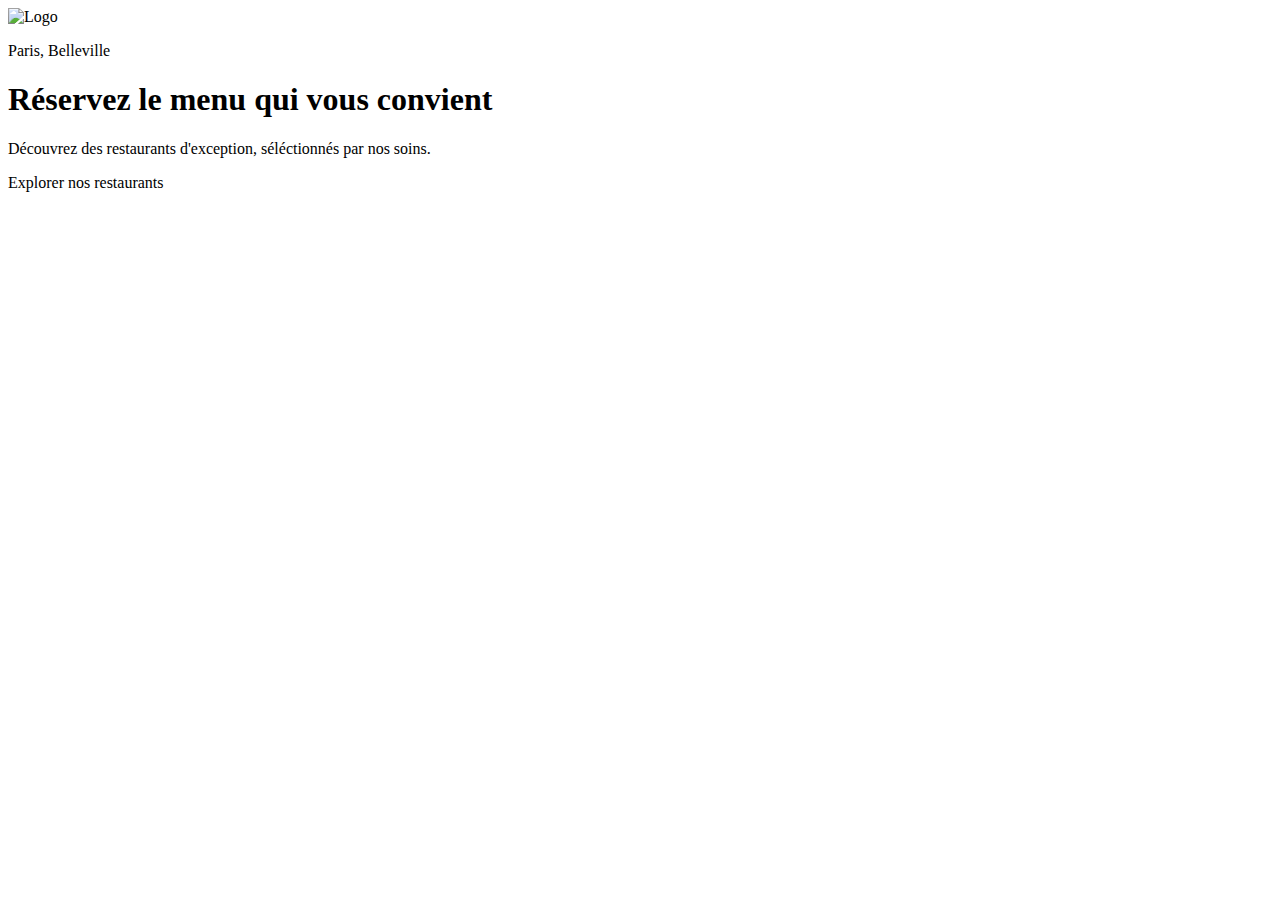
==== index.html @ 8b5dd32a "Ajout section explorer nos restaurants" ====
<!DOCTYPE html>
<html>
    <head>
	    <meta charset="utf-8" />
        <link rel="stylesheet" href="CSS/normalize.css">
        <link rel="stylesheet" href="main.css">
        <title>Oh my Food</title>

	    <meta name="viewport" content="width=device-width, initial-scale=1.0">
	    <script src="https://kit.fontawesome.com/ad4d97024a.js" crossorigin="anonymous"></script>
    </head>

    <header>
        <img id="logo" src="images/logo/ohmyfood.png" alt="Logo">
    </header>
 
    <body>
        <div id="location"> 
                <i class="fas fa-map-marker-alt"></i>
                <p>Paris, Belleville</p>
        </div>

        <section class="explore_container">
            <h1>Réservez le menu qui vous convient</h1>
            <p>Découvrez des restaurants d'exception, séléctionnés par nos soins.</p>
            <div class="btn">Explorer nos restaurants</div>
        </section>
    </body>
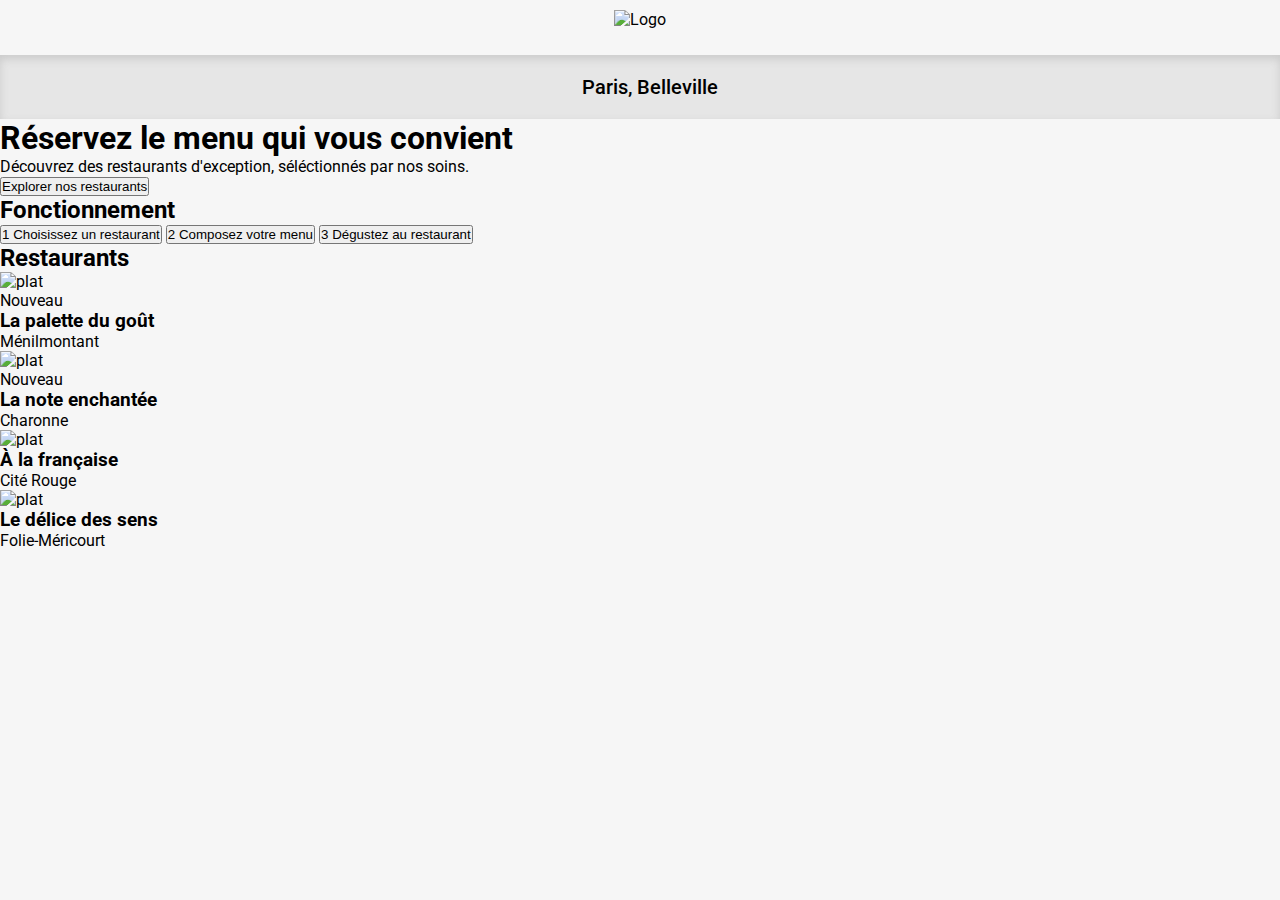
==== commit b16c23bb: "Ajout html section restaurants" ====
--- a/index.html
+++ b/index.html
@@ -10,20 +10,96 @@
 	    <script src="https://kit.fontawesome.com/ad4d97024a.js" crossorigin="anonymous"></script>
     </head>
 
-    <header>
-        <img id="logo" src="images/logo/ohmyfood.png" alt="Logo">
-    </header>
+    <body>
+        <header>
+            <img id="logo" src="images/logo/ohmyfood.png" alt="Logo">
+        </header>
  
-    <body>
+    <main>
         <div id="location"> 
                 <i class="fas fa-map-marker-alt"></i>
                 <p>Paris, Belleville</p>
         </div>
 
-        <section class="explore_container">
+        <section class="explore-container">
             <h1>Réservez le menu qui vous convient</h1>
             <p>Découvrez des restaurants d'exception, séléctionnés par nos soins.</p>
-            <div class="btn">Explorer nos restaurants</div>
+            <button class="explore-container_btn" type="button">Explorer nos restaurants</button>
         </section>
+
+        <section class="filter-container">
+            <h2>Fonctionnement</h2>
+            <button class="filter-container_btn" type="button">
+                <span>
+                    <span class="filter-container_btn_number">1</span>
+                    <span class="filter-container_btn_icon"><i class="fa-solid fa-mobile-screen-button"></i></span>
+                    <span class="filter-container_btn_title">Choisissez un restaurant</span>
+                </span>
+            </button>
+            <button class="filter-container_btn" type="button">
+                <span>
+                    <span class="filter-container_btn_number">2</span>
+                    <span class="filter-container_btn_icon">
+                    <i class="fa-solid fa-ellipsis-vertical"></i>
+                    <i class="fa-solid fa-bars"></i>
+                    </span>
+                    <span class="filter-container_btn_title">Composez votre menu</span>
+                </span>
+            </button>
+            <button class="filter-container_btn" type="button">
+                <span>
+                    <span class="filter-container_btn_number">3</span>
+                    <span class="filter-container_btn_icon"><i class="fa-solid fa-store"></i></span>
+                    <span class="filter-container_btn_title">Dégustez au restaurant</span>
+                </span>
+            </button>
+        </section>
+
+        <section class="restaurant-container">
+            <h2>Restaurants</h2>
+            <div class="restaurant-card">
+                <img id="dish" src="Projet3/images/restaurants/jay-wennington-N_Y88TWmGwA-unsplash.jpg" alt="plat">
+                <div class="restaurant-card_xx">Nouveau</div>
+                <div class="restaurant-card_body">
+                    <div class="restaurant-card_body_text">
+                        <h3>La palette du goût</h3>
+                        <p>Ménilmontant</p>
+                    </div>
+                    <i class="restaurant-card_body_icon fa-solid fa-heart"></i>
+                </div>
+            </div>
+            <div class="restaurant-card">
+                <img id="dish" src="images/restaurants/stil-u2Lp8tXIcjw-unsplash.jpg" alt="plat">
+                <div class="restaurant-card_xx">Nouveau</div>
+                <div class="restaurant-card_body">
+                    <div class="restaurant-card_body_text">
+                        <h3>La note enchantée</h3>
+                        <p>Charonne</p>
+                    </div>
+                    <i class="restaurant-card_body_icon fa-solid fa-heart"></i>
+                </div>
+            </div>
+            <div class="restaurant-card">
+                <img id="dish" src="images/restaurants/toa-heftiba-DQKerTsQwi0-unsplash.jpg" alt="plat">
+                <div class="restaurant-card_body">
+                    <div class="restaurant-card_body_text">
+                        <h3>À la française</h3>
+                        <p>Cité Rouge</p>
+                    </div>
+                    <i class="restaurant-card_body_icon fa-solid fa-heart"></i>
+                </div>
+            </div>
+            <div class="restaurant-card">
+                <img id="dish" src="images/restaurants/louis-hansel-shotsoflouis-qNBGVyOCY8Q-unsplash.jpg" alt="plat">
+                <div class="restaurant-card_body">
+                    <div class="restaurant-card_body_text">
+                        <h3>Le délice des sens</h3>
+                        <p>Folie-Méricourt</p>
+                    </div>
+                    <i class="restaurant-card_body_icon fa-solid fa-heart"></i>
+                </div>
+            </div>
+        </section>
+    </main>    
     </body>
     
--- a/main.css
+++ b/main.css
@@ -0,0 +1,74 @@
+@import url("https://fonts.googleapis.com/css2?family=Roboto:wght@100;300;400;500;700;900&family=Shrikhand&display=swap");
+* {
+  margin: 0;
+  padding: 0;
+}
+
+body {
+  background-color: rgb(246, 246, 246);
+}
+
+body {
+  font-family: "roboto", sans-serif;
+}
+
+h1 h2 h3 {
+  font-family: "Shrikhand", sans-serif;
+}
+
+#location {
+  font-size: 20px;
+}
+#location p {
+  font-weight: 500;
+}
+
+.explore_container p {
+  font-weight: 100;
+}
+
+.btn {
+  font-size: 18px;
+}
+
+.btn {
+  background: linear-gradient(to bottom right, #FF79DA, #9356dc);
+  color: #fff;
+  padding: 15px 22px;
+  border-radius: 34px;
+}
+
+header {
+  display: flex;
+  justify-content: center;
+  width: 100%;
+}
+header img {
+  height: 35px;
+  padding-top: 10px;
+  padding-bottom: 10px;
+}
+
+#location {
+  display: flex;
+  flex-direction: row;
+  justify-content: center;
+  padding-top: 20px;
+  padding-bottom: 20px;
+  background-color: rgb(230, 230, 230);
+  box-shadow: 0px 4px 8px rgb(202, 202, 202) inset;
+}
+#location p {
+  padding-left: 20px;
+}
+
+.explore_container {
+  display: flex;
+  flex-direction: column;
+  align-items: center;
+  margin: 10% 18%;
+  text-align: center;
+}
+.explore_container p {
+  padding: 20px 0px;
+}/*# sourceMappingURL=main.css.map */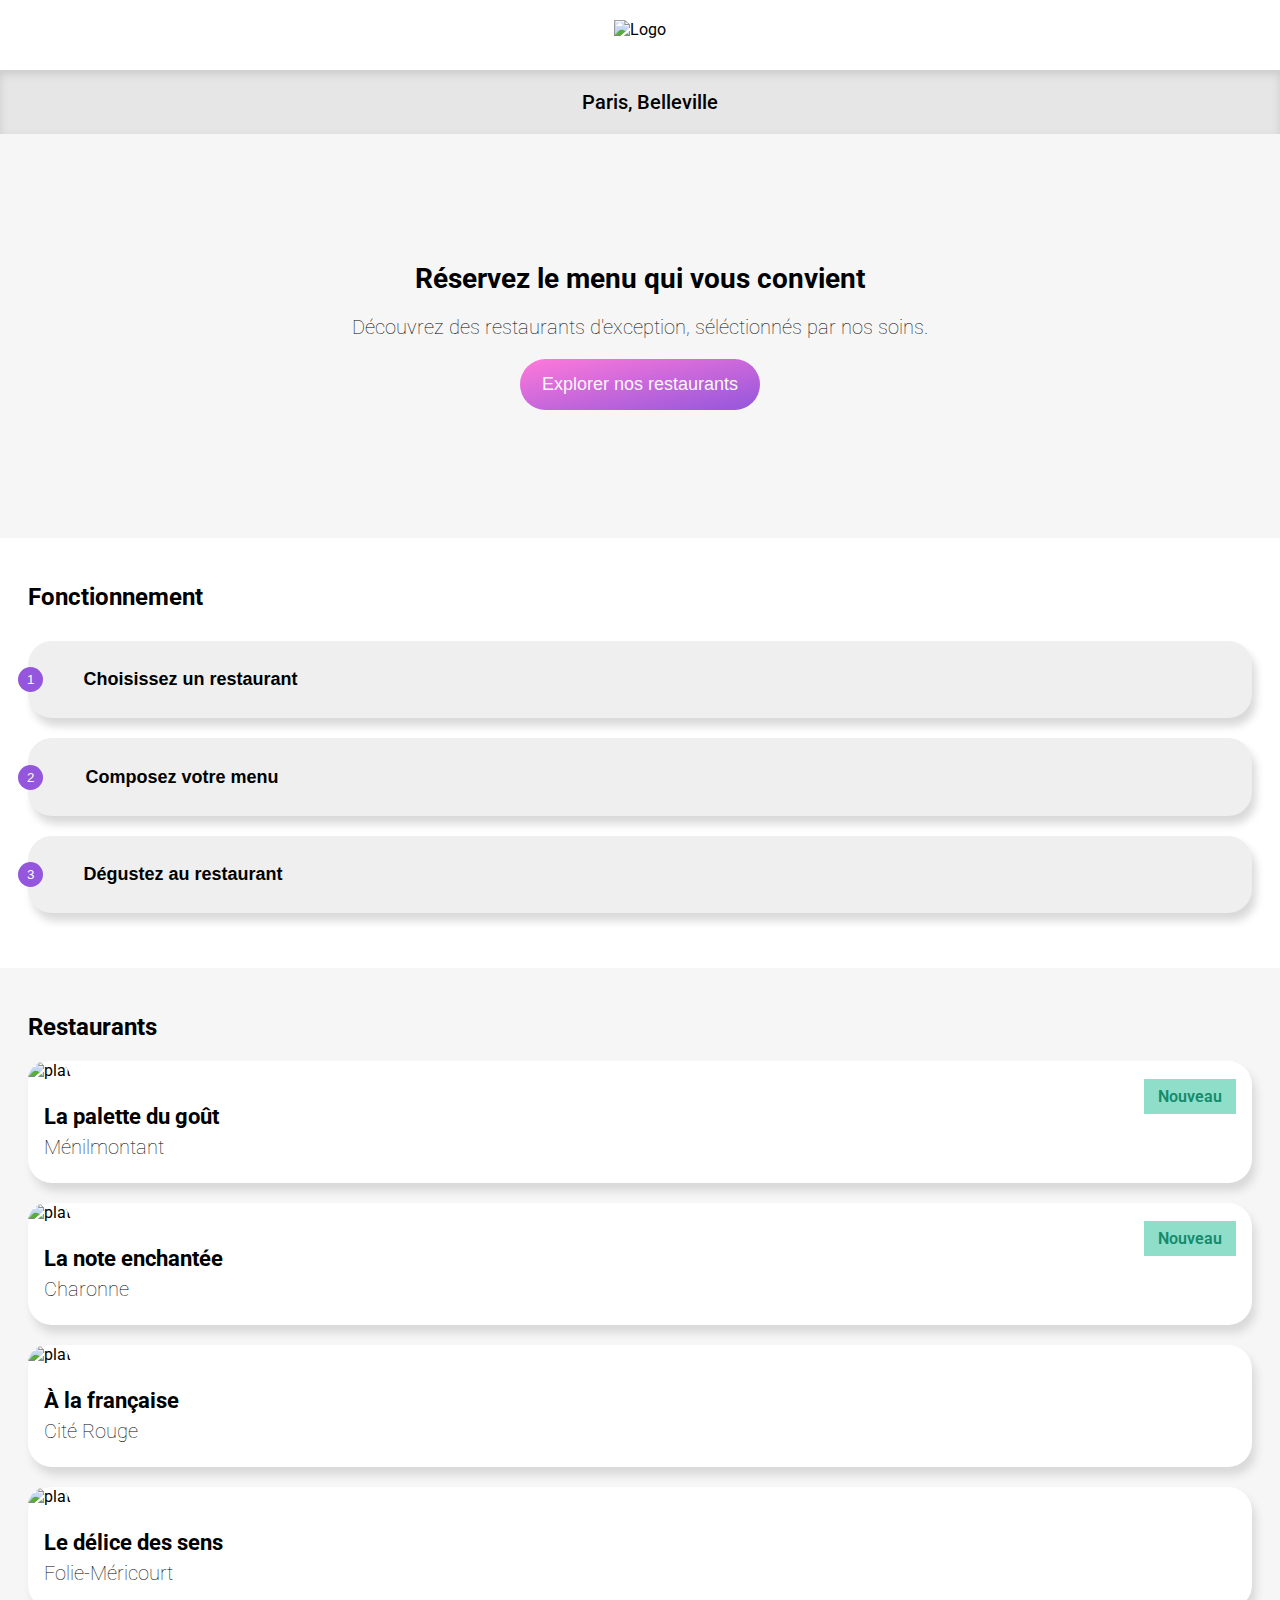
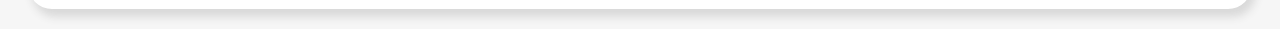
==== commit b7bce6e1: "Ajout CSS section restaurants" ====
--- a/index.html
+++ b/index.html
@@ -58,25 +58,25 @@
         <section class="restaurant-container">
             <h2>Restaurants</h2>
             <div class="restaurant-card">
-                <img id="dish" src="Projet3/images/restaurants/jay-wennington-N_Y88TWmGwA-unsplash.jpg" alt="plat">
-                <div class="restaurant-card_xx">Nouveau</div>
+                <img id="dish" src="images/restaurants/jay-wennington-N_Y88TWmGwA-unsplash.jpg" alt="plat">
+                <div class="restaurant-card_new">Nouveau</div>
                 <div class="restaurant-card_body">
                     <div class="restaurant-card_body_text">
                         <h3>La palette du goût</h3>
                         <p>Ménilmontant</p>
                     </div>
-                    <i class="restaurant-card_body_icon fa-solid fa-heart"></i>
+                    <i class="restaurant-card_body_icon fa-regular fa-heart"></i>
                 </div>
             </div>
             <div class="restaurant-card">
                 <img id="dish" src="images/restaurants/stil-u2Lp8tXIcjw-unsplash.jpg" alt="plat">
-                <div class="restaurant-card_xx">Nouveau</div>
+                <div class="restaurant-card_new">Nouveau</div>
                 <div class="restaurant-card_body">
                     <div class="restaurant-card_body_text">
                         <h3>La note enchantée</h3>
                         <p>Charonne</p>
                     </div>
-                    <i class="restaurant-card_body_icon fa-solid fa-heart"></i>
+                    <i class="restaurant-card_body_icon fa-regular fa-heart"></i>
                 </div>
             </div>
             <div class="restaurant-card">
@@ -86,7 +86,7 @@
                         <h3>À la française</h3>
                         <p>Cité Rouge</p>
                     </div>
-                    <i class="restaurant-card_body_icon fa-solid fa-heart"></i>
+                    <i class="restaurant-card_body_icon fa-regular fa-heart"></i>
                 </div>
             </div>
             <div class="restaurant-card">
@@ -96,7 +96,7 @@
                         <h3>Le délice des sens</h3>
                         <p>Folie-Méricourt</p>
                     </div>
-                    <i class="restaurant-card_body_icon fa-solid fa-heart"></i>
+                    <i class="restaurant-card_body_icon fa-regular fa-heart"></i>
                 </div>
             </div>
         </section>
--- a/main.css
+++ b/main.css
@@ -1,7 +1,6 @@
 @import url("https://fonts.googleapis.com/css2?family=Roboto:wght@100;300;400;500;700;900&family=Shrikhand&display=swap");
 * {
   margin: 0;
-  padding: 0;
 }
 
 body {
@@ -12,8 +11,23 @@
   font-family: "roboto", sans-serif;
 }
 
-h1 h2 h3 {
-  font-family: "Shrikhand", sans-serif;
+h1 {
+  font-size: 28px;
+  padding: 0px 20px;
+}
+
+h2 {
+  padding: 45px 0px 20px 0px;
+}
+
+h3 {
+  font-size: 22px;
+  padding-bottom: 6px;
+}
+
+p {
+  font-weight: 100;
+  font-size: 20px;
 }
 
 #location {
@@ -23,32 +37,77 @@
   font-weight: 500;
 }
 
-.explore_container p {
-  font-weight: 100;
-}
-
-.btn {
+.explore-container_btn {
   font-size: 18px;
 }
 
-.btn {
+.filter-container_btn_title {
+  font-size: 18px;
+  font-weight: 600;
+}
+
+.restaurant-card_new {
+  color: rgb(20, 139, 107);
+  font-size: 16px;
+  font-weight: 600;
+  padding: 8px 14px;
+}
+
+.explore-container_btn {
   background: linear-gradient(to bottom right, #FF79DA, #9356dc);
-  color: #fff;
+  color: rgb(246, 246, 246);
   padding: 15px 22px;
   border-radius: 34px;
+  border: transparent;
+}
+
+.filter-container_btn {
+  padding: 0;
+  height: 18%;
+  margin: 10px 0px;
+  border: transparent;
+  border-radius: 24px;
+  box-shadow: 4px 8px 9px RGB(217 217 217);
 }
 
 header {
   display: flex;
   justify-content: center;
   width: 100%;
+  background-color: #fff;
 }
 header img {
   height: 35px;
-  padding-top: 10px;
-  padding-bottom: 10px;
+  padding-top: 20px;
+  padding-bottom: 15px;
 }
 
+.explore-container {
+  display: flex;
+  flex-direction: column;
+  align-items: center;
+  margin: 10% 10%;
+  text-align: center;
+}
+.explore-container p {
+  padding: 20px 0px;
+}
+
+.filter-container {
+  background-color: #fff;
+  padding: 0px 28px;
+  display: flex;
+  flex-direction: column;
+  height: 430px;
+}
+
+.restaurant-container {
+  padding: 0px 28px;
+  display: flex;
+  flex-direction: column;
+}
+
+/* Page accueil*/
 #location {
   display: flex;
   flex-direction: row;
@@ -62,13 +121,59 @@
   padding-left: 20px;
 }
 
-.explore_container {
+.filter-container span {
   display: flex;
-  flex-direction: column;
+  flex-direction: row;
   align-items: center;
-  margin: 10% 18%;
-  text-align: center;
 }
-.explore_container p {
-  padding: 20px 0px;
-}/*# sourceMappingURL=main.css.map */+.filter-container_btn_number {
+  color: #fff;
+  background-color: #9356dc;
+  padding: 5px 9px;
+  border-radius: 15px;
+  margin-left: -10px;
+}
+.filter-container_btn_icon {
+  color: rgb(115, 115, 115);
+  font-size: 18px;
+  margin: 0px 20px;
+}
+.filter-container_btn_icon .fa-ellipsis-vertical {
+  margin-right: 2px;
+}
+
+.restaurant-card {
+  background-color: #fff;
+  border-radius: 24px;
+  margin-bottom: 20px;
+  box-shadow: 4px 8px 9px RGB(217 217 217);
+  position: relative;
+}
+.restaurant-card img {
+  width: 100%;
+  height: 200px;
+  -o-object-fit: cover;
+     object-fit: cover;
+  border-radius: 24px 24px 0px 0px;
+}
+.restaurant-card_new {
+  position: absolute;
+  top: 18px;
+  right: 16px;
+  background-color: rgb(142, 222, 202);
+}
+.restaurant-card_body {
+  display: flex;
+  flex-direction: row;
+  justify-content: space-between;
+  align-items: center;
+  margin: 24px 16px;
+}
+.restaurant-card_body_icon {
+  font-size: 30px;
+  margin-top: -12px;
+  margin-right: 10px;
+  font-weight: 100;
+}
+
+/*Fin Page accueil*//*# sourceMappingURL=main.css.map */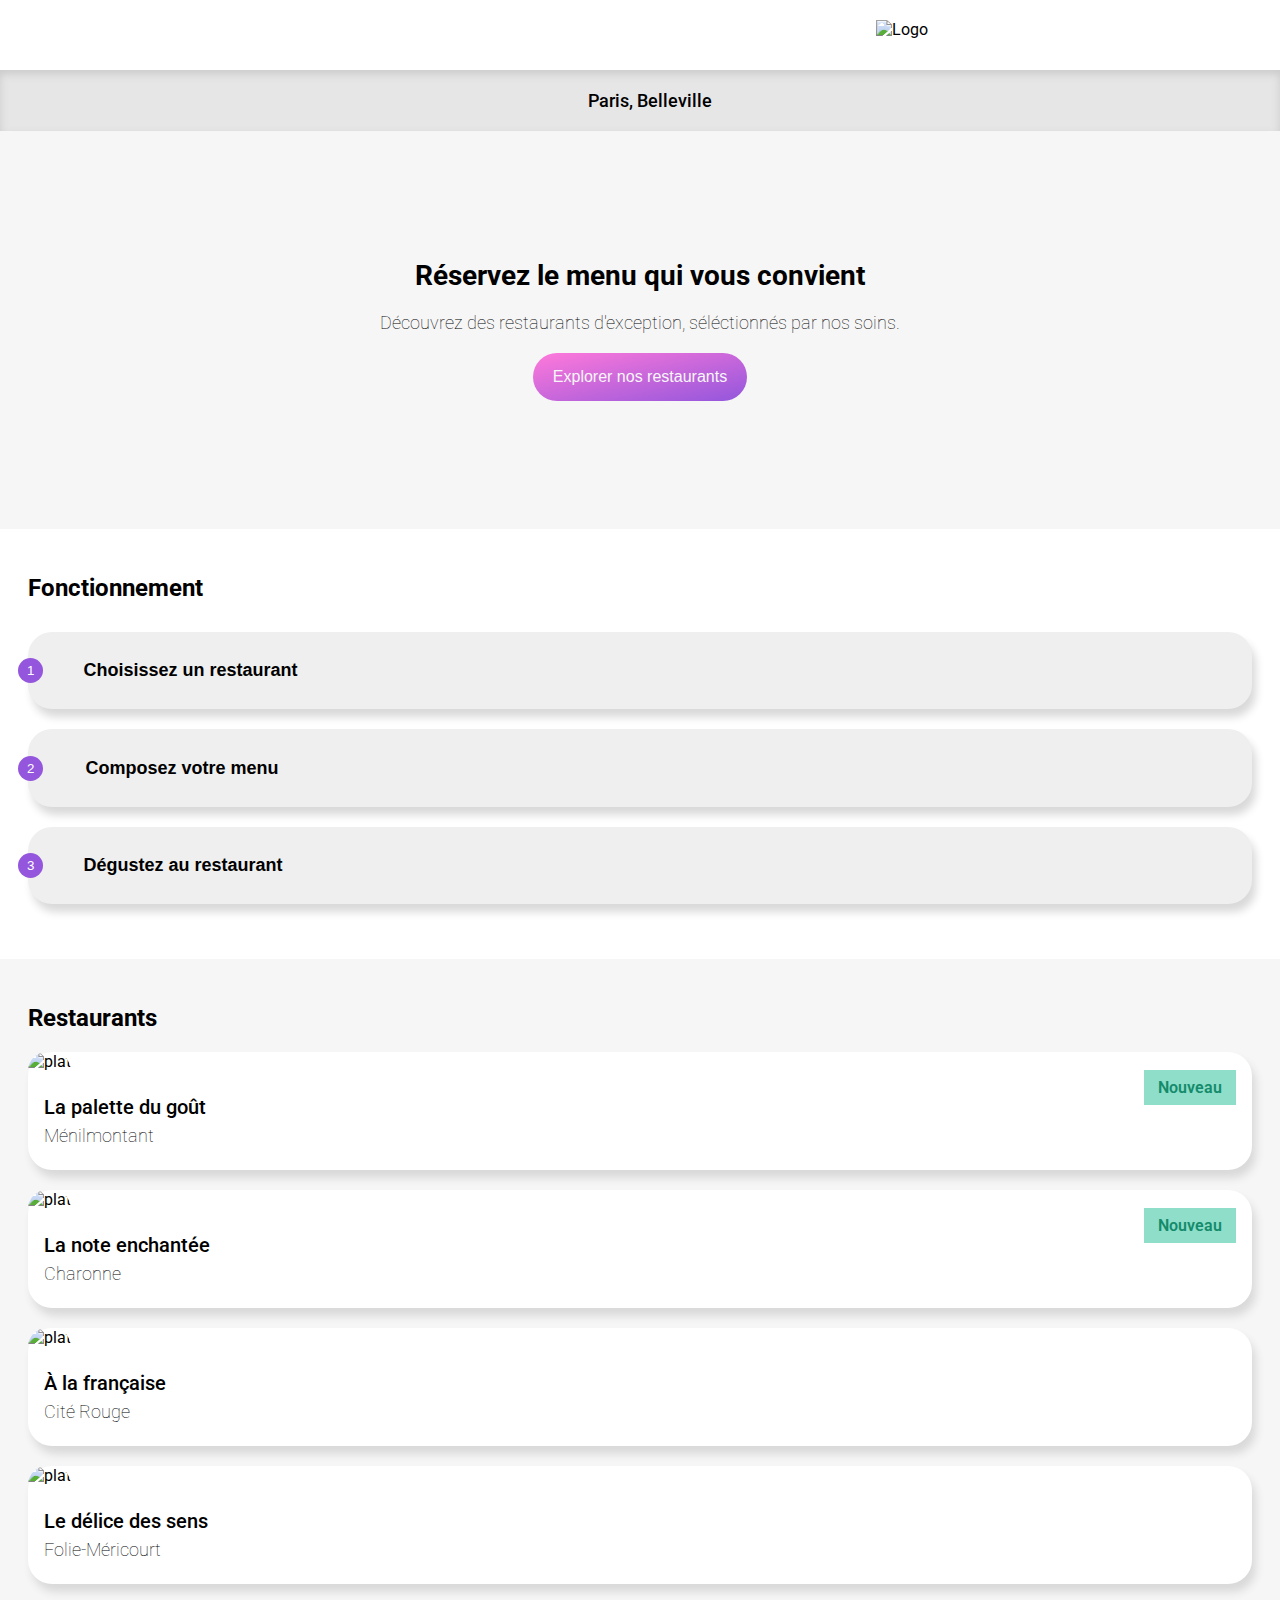
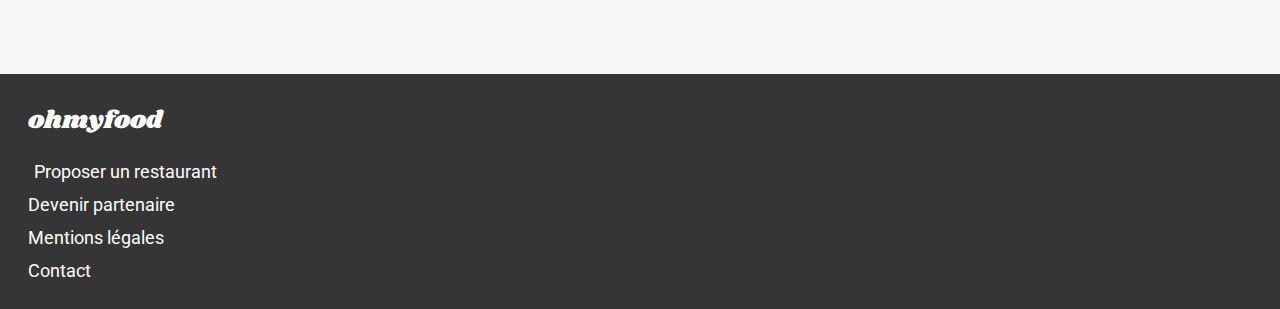
==== commit 543414b6: "ajout clic "contact"" ====
--- a/index.html
+++ b/index.html
@@ -12,6 +12,7 @@
 
     <body>
         <header>
+            <i class="fa-solid fa-arrow-left disactived"></i>
             <img id="logo" src="images/logo/ohmyfood.png" alt="Logo">
         </header>
  
@@ -24,7 +25,7 @@
         <section class="explore-container">
             <h1>Réservez le menu qui vous convient</h1>
             <p>Découvrez des restaurants d'exception, séléctionnés par nos soins.</p>
-            <button class="explore-container_btn" type="button">Explorer nos restaurants</button>
+            <button class="main_btn" type="button">Explorer nos restaurants</button>
         </section>
 
         <section class="filter-container">
@@ -58,7 +59,8 @@
         <section class="restaurant-container">
             <h2>Restaurants</h2>
             <div class="restaurant-card">
-                <img id="dish" src="images/restaurants/jay-wennington-N_Y88TWmGwA-unsplash.jpg" alt="plat">
+                <a href="menu_a_la_francaise.html">
+                <img class="dish" src="images/restaurants/jay-wennington-N_Y88TWmGwA-unsplash.jpg" alt="plat">
                 <div class="restaurant-card_new">Nouveau</div>
                 <div class="restaurant-card_body">
                     <div class="restaurant-card_body_text">
@@ -67,9 +69,11 @@
                     </div>
                     <i class="restaurant-card_body_icon fa-regular fa-heart"></i>
                 </div>
+                </a>
             </div>
             <div class="restaurant-card">
-                <img id="dish" src="images/restaurants/stil-u2Lp8tXIcjw-unsplash.jpg" alt="plat">
+                <a href="menu_a_la_francaise.html">
+                <img class="dish" src="images/restaurants/stil-u2Lp8tXIcjw-unsplash.jpg" alt="plat">
                 <div class="restaurant-card_new">Nouveau</div>
                 <div class="restaurant-card_body">
                     <div class="restaurant-card_body_text">
@@ -78,9 +82,11 @@
                     </div>
                     <i class="restaurant-card_body_icon fa-regular fa-heart"></i>
                 </div>
+                </a>
             </div>
             <div class="restaurant-card">
-                <img id="dish" src="images/restaurants/toa-heftiba-DQKerTsQwi0-unsplash.jpg" alt="plat">
+                <a href="menu_a_la_francaise.html" >
+                <img class="dish" src="images/restaurants/toa-heftiba-DQKerTsQwi0-unsplash.jpg" alt="plat">
                 <div class="restaurant-card_body">
                     <div class="restaurant-card_body_text">
                         <h3>À la française</h3>
@@ -88,9 +94,11 @@
                     </div>
                     <i class="restaurant-card_body_icon fa-regular fa-heart"></i>
                 </div>
+                </a>
             </div>
             <div class="restaurant-card">
-                <img id="dish" src="images/restaurants/louis-hansel-shotsoflouis-qNBGVyOCY8Q-unsplash.jpg" alt="plat">
+                <a href="menu_a_la_francaise.html">
+                <img class="dish" src="images/restaurants/louis-hansel-shotsoflouis-qNBGVyOCY8Q-unsplash.jpg" alt="plat">
                 <div class="restaurant-card_body">
                     <div class="restaurant-card_body_text">
                         <h3>Le délice des sens</h3>
@@ -98,8 +106,24 @@
                     </div>
                     <i class="restaurant-card_body_icon fa-regular fa-heart"></i>
                 </div>
+                </a>
             </div>
         </section>
-    </main>    
+    </main>   
+    <footer>
+        <div class="footer_title">ohmyfood</div>
+        <div class="footer_body">
+            <div class="footer_body_icon">
+                <i class="fa-solid fa-utensils"></i>
+                <i class="fa-solid fa-handshake-simple rotate"></i>
+            </div>
+            <ul>
+                <li>Proposer un restaurant</li>
+                <li>Devenir partenaire</li>
+                <li>Mentions légales</li>
+                <li><a href="mailto:ohmyfood@serveur.com">Contact</a></li>
+            </ul>
+        </div>    
+    </footer> 
     </body>
     
--- a/main.css
+++ b/main.css
@@ -7,27 +7,28 @@
   background-color: rgb(246, 246, 246);
 }
 
+h2 {
+  padding: 45px 0px 20px 0px;
+}
+
 body {
   font-family: "roboto", sans-serif;
 }
 
 h1 {
   font-size: 28px;
-  padding: 0px 20px;
-}
-
-h2 {
-  padding: 45px 0px 20px 0px;
+  padding: 0px 30px;
 }
 
 h3 {
-  font-size: 22px;
+  font-size: 20px;
   padding-bottom: 6px;
+  font-weight: 500;
 }
 
 p {
   font-weight: 100;
-  font-size: 20px;
+  font-size: 18px;
 }
 
 #location {
@@ -53,12 +54,42 @@
   padding: 8px 14px;
 }
 
-.explore-container_btn {
+.footer_title {
+  font-family: "Shrikhand";
+  color: #fff;
+  font-size: 25px;
+  padding-bottom: 10px;
+}
+
+.menu-title {
+  font-family: "Shrikhand";
+}
+
+.menu-card_title {
+  font-weight: 200;
+  font-size: 18px;
+}
+
+.menu-body_title {
+  font-family: "Shrikhand";
+  font-size: 26px;
+}
+
+.menu-body_card_text {
+  font-size: 15px;
+}
+.menu-body_card_title {
+  font-weight: 200;
+}
+
+.main_btn {
   background: linear-gradient(to bottom right, #FF79DA, #9356dc);
   color: rgb(246, 246, 246);
-  padding: 15px 22px;
+  padding: 15px 20px;
   border-radius: 34px;
   border: transparent;
+  align-self: center;
+  font-size: 16px;
 }
 
 .filter-container_btn {
@@ -70,16 +101,31 @@
   box-shadow: 4px 8px 9px RGB(217 217 217);
 }
 
+.menu-body_card_text {
+  padding: 0;
+  height: 18%;
+  margin: 10px 0px;
+  border: transparent;
+  border-radius: 24px;
+  box-shadow: 4px 8px 9px RGB(217 217 217);
+}
+
 header {
   display: flex;
-  justify-content: center;
+  flex-direction: row;
+  justify-content: space-around;
+  align-items: center;
   width: 100%;
   background-color: #fff;
 }
 header img {
   height: 35px;
-  padding-top: 20px;
-  padding-bottom: 15px;
+  padding: 20px 60px 15px 0px;
+}
+header a {
+  font-size: 20px;
+  text-decoration: none;
+  color: black;
 }
 
 .explore-container {
@@ -107,7 +153,50 @@
   flex-direction: column;
 }
 
+.menu {
+  display: flex;
+  flex-direction: column;
+  justify-content: center;
+}
+
+footer {
+  background-color: rgb(53, 53, 53);
+  padding: 28px;
+  color: #fff;
+  margin-top: 70px;
+}
+footer .footer_body_icon {
+  float: left;
+  display: flex;
+  flex-direction: column;
+  margin: 14px 6px 0px 0px;
+}
+footer .footer_body_icon i {
+  padding-bottom: 13px;
+}
+footer ul {
+  padding: 0;
+}
+footer ul li {
+  list-style: none;
+  padding-top: 12px;
+  font-size: 18px;
+}
+footer ul li a {
+  text-decoration: none;
+  color: #fff;
+}
+
+.rotate {
+  margin-bottom: 4px;
+  transform: rotate(-50deg);
+}
+
 /* Page accueil*/
+header .disactived {
+  visibility: hidden;
+}
+
 #location {
   display: flex;
   flex-direction: row;
@@ -135,7 +224,7 @@
 }
 .filter-container_btn_icon {
   color: rgb(115, 115, 115);
-  font-size: 18px;
+  font-size: 20px;
   margin: 0px 20px;
 }
 .filter-container_btn_icon .fa-ellipsis-vertical {
@@ -149,6 +238,10 @@
   box-shadow: 4px 8px 9px RGB(217 217 217);
   position: relative;
 }
+.restaurant-card a {
+  text-decoration: none;
+  color: black;
+}
 .restaurant-card img {
   width: 100%;
   height: 200px;
@@ -170,10 +263,53 @@
   margin: 24px 16px;
 }
 .restaurant-card_body_icon {
-  font-size: 30px;
+  font-size: 28px;
   margin-top: -12px;
   margin-right: 10px;
   font-weight: 100;
 }
 
-/*Fin Page accueil*//*# sourceMappingURL=main.css.map */+/*Fin Page accueil*/
+main img {
+  height: 300px;
+  width: 100%;
+  -o-object-fit: cover;
+     object-fit: cover;
+}
+
+.menu-body {
+  width: 100%;
+  background-color: rgb(246, 246, 246);
+  border-radius: 52px 52px 0px 0px;
+  margin-bottom: 30px;
+}
+.menu-body_title {
+  display: flex;
+  flex-direction: row;
+  align-items: center;
+  justify-content: space-between;
+  margin: 30px 24px 0px 24px;
+}
+.menu-body_card_title {
+  width: 10%;
+  text-transform: uppercase;
+  border-bottom: 3px solid rgb(142, 222, 202);
+  margin: 40px 24px 0px 24px;
+  padding-bottom: 6px;
+}
+.menu-body_card_text {
+  background-color: #fff;
+  margin: 15px;
+  padding: 15px 20px 15px 10px;
+  display: flex;
+  flex-direction: row;
+  justify-content: space-between;
+  align-items: center;
+}
+.menu-body strong {
+  align-self: flex-end;
+}
+
+.main_btn span {
+  padding: 20px 30px;
+}/*# sourceMappingURL=main.css.map */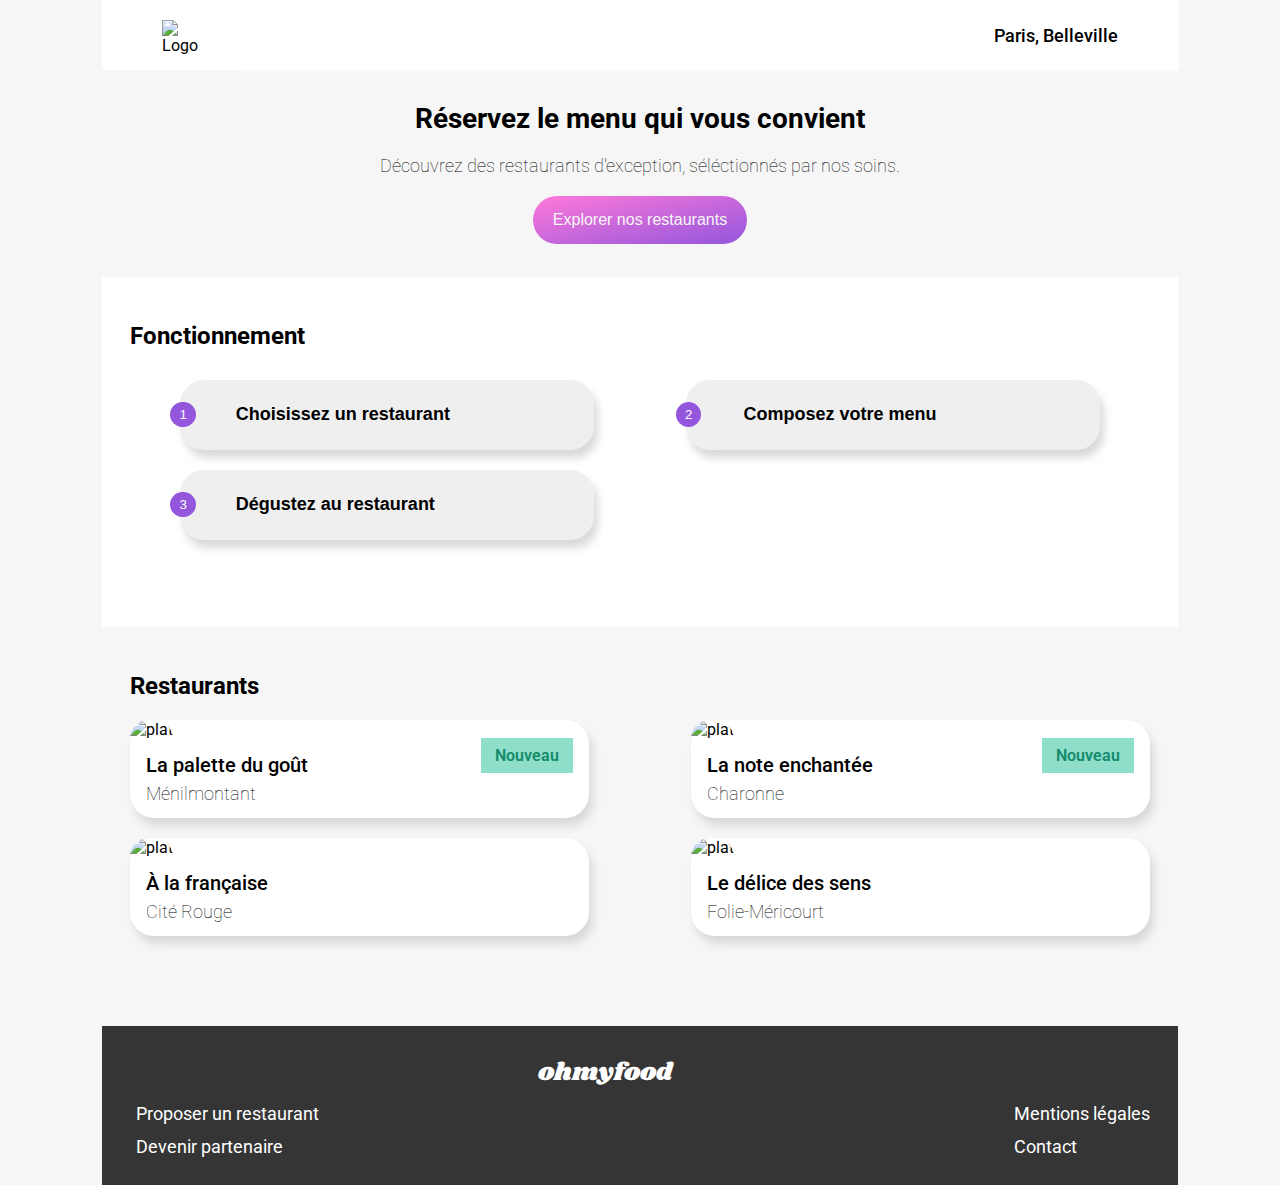
==== commit 5e8e055b: "responsive tablet/desktop page accueil" ====
--- a/index.html
+++ b/index.html
@@ -11,17 +11,17 @@
     </head>
 
     <body>
-        <header>
-            <i class="fa-solid fa-arrow-left disactived"></i>
-            <img id="logo" src="images/logo/ohmyfood.png" alt="Logo">
+        <header class="header">
+            <div>
+                <img id="logo" src="images/logo/ohmyfood.png" alt="Logo">
+            </div>
+            <div id="location"> 
+                <i class="fas fa-map-marker-alt"></i>
+                <p>Paris, Belleville</p>
+            </div>
         </header>
  
     <main>
-        <div id="location"> 
-                <i class="fas fa-map-marker-alt"></i>
-                <p>Paris, Belleville</p>
-        </div>
-
         <section class="explore-container">
             <h1>Réservez le menu qui vous convient</h1>
             <p>Découvrez des restaurants d'exception, séléctionnés par nos soins.</p>
@@ -30,6 +30,7 @@
 
         <section class="filter-container">
             <h2>Fonctionnement</h2>
+            <div class="all-filter_btn">
             <button class="filter-container_btn" type="button">
                 <span>
                     <span class="filter-container_btn_number">1</span>
@@ -54,12 +55,14 @@
                     <span class="filter-container_btn_title">Dégustez au restaurant</span>
                 </span>
             </button>
+            </div>
         </section>
 
         <section class="restaurant-container">
             <h2>Restaurants</h2>
+            <div class="all_card">
             <div class="restaurant-card">
-                <a href="menu_a_la_francaise.html">
+                <a href="Menu_la_palette_du_gout.html">
                 <img class="dish" src="images/restaurants/jay-wennington-N_Y88TWmGwA-unsplash.jpg" alt="plat">
                 <div class="restaurant-card_new">Nouveau</div>
                 <div class="restaurant-card_body">
@@ -72,7 +75,7 @@
                 </a>
             </div>
             <div class="restaurant-card">
-                <a href="menu_a_la_francaise.html">
+                <a href="Menu_la_note_enchantée.html">
                 <img class="dish" src="images/restaurants/stil-u2Lp8tXIcjw-unsplash.jpg" alt="plat">
                 <div class="restaurant-card_new">Nouveau</div>
                 <div class="restaurant-card_body">
@@ -97,7 +100,7 @@
                 </a>
             </div>
             <div class="restaurant-card">
-                <a href="menu_a_la_francaise.html">
+                <a href="Menu_le_délice_des_sens.html">
                 <img class="dish" src="images/restaurants/louis-hansel-shotsoflouis-qNBGVyOCY8Q-unsplash.jpg" alt="plat">
                 <div class="restaurant-card_body">
                     <div class="restaurant-card_body_text">
@@ -108,6 +111,7 @@
                 </div>
                 </a>
             </div>
+            </div>
         </section>
     </main>   
     <footer>
@@ -117,12 +121,16 @@
                 <i class="fa-solid fa-utensils"></i>
                 <i class="fa-solid fa-handshake-simple rotate"></i>
             </div>
-            <ul>
-                <li>Proposer un restaurant</li>
-                <li>Devenir partenaire</li>
-                <li>Mentions légales</li>
-                <li><a href="mailto:ohmyfood@serveur.com">Contact</a></li>
-            </ul>
+            <div class="list">
+                <ul>
+                    <li>Proposer un restaurant</li>
+                    <li>Devenir partenaire</li>
+                </ul>
+                <ul>
+                    <li>Mentions légales</li>
+                    <li><a href="mailto:ohmyfood@serveur.com">Contact</a></li>
+                </ul>
+            </div>       
         </div>    
     </footer> 
     </body>
--- a/main.css
+++ b/main.css
@@ -5,6 +5,11 @@
 
 body {
   background-color: rgb(246, 246, 246);
+}
+@media screen and (min-width: 1024px) and (max-width: 3000px) {
+  body {
+    margin: 0% 8%;
+  }
 }
 
 h2 {
@@ -93,39 +98,71 @@
 }
 
 .filter-container_btn {
+  width: 100%;
   padding: 0;
-  height: 18%;
+  height: 70px;
   margin: 10px 0px;
   border: transparent;
   border-radius: 24px;
   box-shadow: 4px 8px 9px RGB(217 217 217);
 }
+@media screen and (min-width: 1024px) and (max-width: 3000px) {
+  .filter-container_btn {
+    padding-right: 20px;
+    width: 45%;
+  }
+}
 
 .menu-body_card_text {
+  width: 100%;
   padding: 0;
-  height: 18%;
+  height: 70px;
   margin: 10px 0px;
   border: transparent;
   border-radius: 24px;
   box-shadow: 4px 8px 9px RGB(217 217 217);
 }
 
-header {
-  display: flex;
-  flex-direction: row;
+.header {
+  display: flex;
+  flex-direction: column;
   justify-content: space-around;
   align-items: center;
   width: 100%;
   background-color: #fff;
 }
-header img {
+@media screen and (min-width: 426px) and (max-width: 1023px) {
+  .header {
+    flex-direction: row;
+  }
+}
+@media screen and (min-width: 1024px) and (max-width: 3000px) {
+  .header {
+    flex-direction: row;
+    justify-content: space-between;
+  }
+}
+
+#logo {
   height: 35px;
-  padding: 20px 60px 15px 0px;
-}
-header a {
-  font-size: 20px;
+  margin: 20px 40px 15px 60px;
+}
+@media screen and (min-width: 426px) and (max-width: 1023px) {
+  #logo {
+    margin: 20px 0px 15px 18px;
+  }
+}
+
+.header_menu {
+  display: flex;
+  flex-direction: row;
+  align-items: center;
+}
+.header_menu a {
+  font-size: 28px;
   text-decoration: none;
   color: black;
+  padding-left: 20px;
 }
 
 .explore-container {
@@ -137,6 +174,16 @@
 }
 .explore-container p {
   padding: 20px 0px;
+}
+@media screen and (min-width: 426px) and (max-width: 1023px) {
+  .explore-container {
+    margin: 5% 5%;
+  }
+}
+@media screen and (min-width: 1024px) and (max-width: 3000px) {
+  .explore-container {
+    margin: 3% 5%;
+  }
 }
 
 .filter-container {
@@ -146,11 +193,35 @@
   flex-direction: column;
   height: 430px;
 }
+@media screen and (min-width: 426px) and (max-width: 1023px) {
+  .filter-container {
+    padding: 0px 100px;
+  }
+}
+@media screen and (min-width: 1024px) and (max-width: 3000px) {
+  .filter-container {
+    height: 350px;
+  }
+}
 
 .restaurant-container {
   padding: 0px 28px;
   display: flex;
   flex-direction: column;
+}
+@media screen and (min-width: 426px) and (max-width: 1023px) {
+  .restaurant-container {
+    padding: 0px 100px;
+  }
+}
+@media screen and (min-width: 1024px) and (max-width: 3000px) {
+  .restaurant-container .all_card {
+    display: flex;
+    flex-wrap: wrap;
+    justify-content: center;
+    -moz-column-gap: 10%;
+         column-gap: 10%;
+  }
 }
 
 .menu {
@@ -165,6 +236,16 @@
   color: #fff;
   margin-top: 70px;
 }
+@media screen and (min-width: 426px) and (max-width: 1023px) {
+  footer .footer_title {
+    padding: 0% 40%;
+  }
+}
+@media screen and (min-width: 1024px) and (max-width: 3000px) {
+  footer .footer_title {
+    padding: 0% 40%;
+  }
+}
 footer .footer_body_icon {
   float: left;
   display: flex;
@@ -186,6 +267,20 @@
   text-decoration: none;
   color: #fff;
 }
+@media screen and (min-width: 426px) and (max-width: 1023px) {
+  footer .list {
+    display: flex;
+    flex-direction: row;
+    justify-content: space-between;
+  }
+}
+@media screen and (min-width: 1024px) and (max-width: 3000px) {
+  footer .list {
+    display: flex;
+    flex-direction: row;
+    justify-content: space-between;
+  }
+}
 
 .rotate {
   margin-bottom: 4px;
@@ -193,23 +288,44 @@
 }
 
 /* Page accueil*/
-header .disactived {
-  visibility: hidden;
-}
-
 #location {
   display: flex;
   flex-direction: row;
   justify-content: center;
+  width: 100%;
   padding-top: 20px;
   padding-bottom: 20px;
   background-color: rgb(230, 230, 230);
   box-shadow: 0px 4px 8px rgb(202, 202, 202) inset;
 }
+@media screen and (min-width: 426px) and (max-width: 1023px) {
+  #location {
+    justify-content: flex-end;
+    background-color: #fff;
+    box-shadow: 0px 4px 8px #fff;
+    padding-right: 20px;
+  }
+}
+@media screen and (min-width: 1024px) and (max-width: 3000px) {
+  #location {
+    justify-content: flex-end;
+    background-color: #fff;
+    box-shadow: 0px 4px 8px #fff;
+    padding-right: 60px;
+  }
+}
 #location p {
   padding-left: 20px;
 }
 
+@media screen and (min-width: 1024px) and (max-width: 3000px) {
+  .filter-container .all-filter_btn {
+    display: flex;
+    flex-wrap: wrap;
+    justify-content: space-between;
+    margin: 0px 50px;
+  }
+}
 .filter-container span {
   display: flex;
   flex-direction: row;
@@ -238,6 +354,11 @@
   box-shadow: 4px 8px 9px RGB(217 217 217);
   position: relative;
 }
+@media screen and (min-width: 1024px) and (max-width: 3000px) {
+  .restaurant-card {
+    width: 45%;
+  }
+}
 .restaurant-card a {
   text-decoration: none;
   color: black;
@@ -260,7 +381,7 @@
   flex-direction: row;
   justify-content: space-between;
   align-items: center;
-  margin: 24px 16px;
+  padding: 14px 16px;
 }
 .restaurant-card_body_icon {
   font-size: 28px;
@@ -282,6 +403,7 @@
   background-color: rgb(246, 246, 246);
   border-radius: 52px 52px 0px 0px;
   margin-bottom: 30px;
+  margin-top: -60px;
 }
 .menu-body_title {
   display: flex;
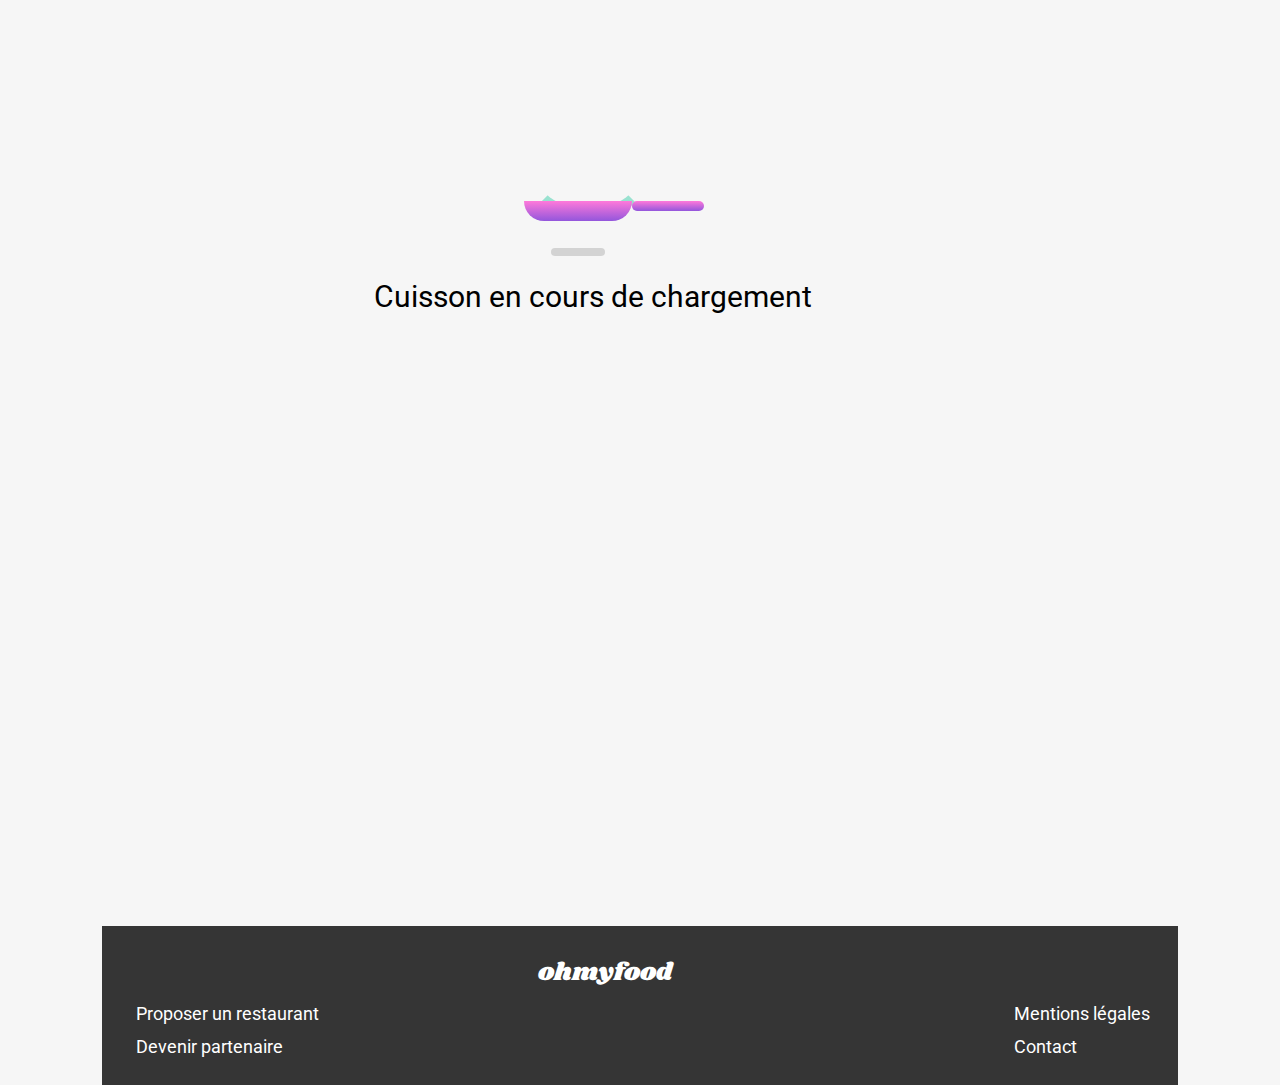
==== commit d8563cfa: "correction test W3C" ====
--- a/index.html
+++ b/index.html
@@ -10,7 +10,19 @@
 	    <script src="https://kit.fontawesome.com/ad4d97024a.js" crossorigin="anonymous"></script>
     </head>
 
-    <body>
+    <body class="welcome-page">
+        <div class="overlay">
+            <div class="pan-loader">
+                <div class="loader"></div>
+                <div class="pan-container">
+                    <div class="pan"></div>
+                    <div class="handle"></div>
+                </div>
+                <div class="shadow"></div>
+                <div class="text-loader">Cuisson en cours de chargement</div>
+            </div>
+        </div>
+
         <header class="header">
             <div>
                 <img id="logo" src="images/logo/ohmyfood.png" alt="Logo">
@@ -20,7 +32,7 @@
                 <p>Paris, Belleville</p>
             </div>
         </header>
- 
+  
     <main>
         <section class="explore-container">
             <h1>Réservez le menu qui vous convient</h1>
@@ -75,7 +87,7 @@
                 </a>
             </div>
             <div class="restaurant-card">
-                <a href="Menu_la_note_enchantée.html">
+                <a href="Menu_la_note_enchantee.html">
                 <img class="dish" src="images/restaurants/stil-u2Lp8tXIcjw-unsplash.jpg" alt="plat">
                 <div class="restaurant-card_new">Nouveau</div>
                 <div class="restaurant-card_body">
@@ -88,7 +100,7 @@
                 </a>
             </div>
             <div class="restaurant-card">
-                <a href="menu_a_la_francaise.html" >
+                <a href="menu_a_la_francaise.html">
                 <img class="dish" src="images/restaurants/toa-heftiba-DQKerTsQwi0-unsplash.jpg" alt="plat">
                 <div class="restaurant-card_body">
                     <div class="restaurant-card_body_text">
@@ -100,7 +112,7 @@
                 </a>
             </div>
             <div class="restaurant-card">
-                <a href="Menu_le_délice_des_sens.html">
+                <a href="Menu_le_delice_des_sens.html">
                 <img class="dish" src="images/restaurants/louis-hansel-shotsoflouis-qNBGVyOCY8Q-unsplash.jpg" alt="plat">
                 <div class="restaurant-card_body">
                     <div class="restaurant-card_body_text">
--- a/main.css
+++ b/main.css
@@ -95,6 +95,12 @@
   border: transparent;
   align-self: center;
   font-size: 16px;
+  cursor: pointer;
+}
+
+.main_btn:hover {
+  box-shadow: 6px 6px 9px rgb(182, 182, 182);
+  filter: brightness(110%);
 }
 
 .filter-container_btn {
@@ -103,13 +109,13 @@
   height: 70px;
   margin: 10px 0px;
   border: transparent;
-  border-radius: 24px;
+  border-radius: 16px;
   box-shadow: 4px 8px 9px RGB(217 217 217);
 }
 @media screen and (min-width: 1024px) and (max-width: 3000px) {
   .filter-container_btn {
     padding-right: 20px;
-    width: 45%;
+    width: 30%;
   }
 }
 
@@ -119,7 +125,7 @@
   height: 70px;
   margin: 10px 0px;
   border: transparent;
-  border-radius: 24px;
+  border-radius: 16px;
   box-shadow: 4px 8px 9px RGB(217 217 217);
 }
 
@@ -200,7 +206,7 @@
 }
 @media screen and (min-width: 1024px) and (max-width: 3000px) {
   .filter-container {
-    height: 350px;
+    height: 250px;
   }
 }
 
@@ -287,7 +293,6 @@
   transform: rotate(-50deg);
 }
 
-/* Page accueil*/
 #location {
   display: flex;
   flex-direction: row;
@@ -318,6 +323,9 @@
   padding-left: 20px;
 }
 
+.filter-container .all-filter_btn {
+  cursor: pointer;
+}
 @media screen and (min-width: 1024px) and (max-width: 3000px) {
   .filter-container .all-filter_btn {
     display: flex;
@@ -353,6 +361,7 @@
   margin-bottom: 20px;
   box-shadow: 4px 8px 9px RGB(217 217 217);
   position: relative;
+  cursor: pointer;
 }
 @media screen and (min-width: 1024px) and (max-width: 3000px) {
   .restaurant-card {
@@ -390,7 +399,249 @@
   font-weight: 100;
 }
 
-/*Fin Page accueil*/
+.fa-heart:active::before {
+  font-weight: bold;
+  background: linear-gradient(#9356dc, #FF79DA);
+  color: transparent;
+  -webkit-background-clip: text;
+          background-clip: text;
+}
+
+@media screen and (min-width: 1024px) and (max-width: 3000px) {
+  .fa-heart:hover::before {
+    font-weight: bold;
+    background: linear-gradient(#9356dc, #FF79DA);
+    color: transparent;
+    -webkit-background-clip: text;
+            background-clip: text;
+  }
+}
+@-webkit-keyframes loader {
+  0% {
+    width: 10%;
+    transform: rotate(0deg);
+  }
+  10% {
+    left: 0%;
+    transform: rotate(0deg);
+  }
+  20% {
+    width: 0%;
+    left: 20%;
+  }
+  30% {
+    width: 25%;
+  }
+  50% {
+    left: 15%;
+    width: 35%;
+  }
+  70% {
+    width: 30%;
+    left: 18%;
+    transform: rotate(240deg);
+  }
+  90% {
+    width: 30%;
+    left: 10%;
+  }
+  100% {
+    width: 2%;
+    left: 25%;
+    transform: rotate(360deg);
+  }
+}
+@keyframes loader {
+  0% {
+    width: 10%;
+    transform: rotate(0deg);
+  }
+  10% {
+    left: 0%;
+    transform: rotate(0deg);
+  }
+  20% {
+    width: 0%;
+    left: 20%;
+  }
+  30% {
+    width: 25%;
+  }
+  50% {
+    left: 15%;
+    width: 35%;
+  }
+  70% {
+    width: 30%;
+    left: 18%;
+    transform: rotate(240deg);
+  }
+  90% {
+    width: 30%;
+    left: 10%;
+  }
+  100% {
+    width: 2%;
+    left: 25%;
+    transform: rotate(360deg);
+  }
+}
+@-webkit-keyframes pan {
+  0% {
+    transform: rotate(0deg);
+    transform-origin: top right;
+  }
+  10% {
+    transform: rotate(-2deg);
+    transform-origin: top right;
+  }
+  50% {
+    transform: rotate(15deg);
+  }
+  100% {
+    transform: rotate(0deg);
+  }
+}
+@keyframes pan {
+  0% {
+    transform: rotate(0deg);
+    transform-origin: top right;
+  }
+  10% {
+    transform: rotate(-2deg);
+    transform-origin: top right;
+  }
+  50% {
+    transform: rotate(15deg);
+  }
+  100% {
+    transform: rotate(0deg);
+  }
+}
+@-webkit-keyframes shadow {
+  0% {
+    width: 30%;
+  }
+  50% {
+    width: 40%;
+    left: 20px;
+  }
+  100% {
+    width: 30%;
+  }
+}
+@keyframes shadow {
+  0% {
+    width: 30%;
+  }
+  50% {
+    width: 40%;
+    left: 20px;
+  }
+  100% {
+    width: 30%;
+  }
+}
+@-webkit-keyframes fade-out {
+  0% {
+    opacity: 1;
+  }
+  90% {
+    opacity: 1;
+  }
+  100% {
+    opacity: 0;
+    pointer-events: none;
+  }
+}
+@keyframes fade-out {
+  0% {
+    opacity: 1;
+  }
+  90% {
+    opacity: 1;
+  }
+  100% {
+    opacity: 0;
+    pointer-events: none;
+  }
+}
+.overlay {
+  background-color: rgb(246, 246, 246);
+  position: fixed;
+  width: 100%;
+  height: 100vh;
+  z-index: 9999;
+  top: 0;
+  left: 0;
+  -webkit-animation: fade-out 3s forwards;
+          animation: fade-out 3s forwards;
+}
+
+.text-loader {
+  margin-top: 50px;
+  margin-left: -150px;
+  width: 500px;
+  font-size: 30px;
+  font-family: "roboto", sans-serif;
+}
+
+.pan-loader {
+  width: 180px;
+  height: 180px;
+  right: 45%;
+  margin: 100px auto;
+  position: absolute;
+}
+.pan-loader .loader {
+  position: relative;
+  top: 10%;
+  left: 0;
+  z-index: -1;
+  width: 60%;
+  height: 45%;
+  border: 10px solid transparent;
+  border-bottom: 10px solid #99E2D0;
+  border-radius: 50%;
+  -webkit-animation: loader 1s infinite;
+          animation: loader 1s infinite;
+  -webkit-animation-timing-function: linear;
+          animation-timing-function: linear;
+}
+.pan-loader .pan-container {
+  display: flex;
+  width: 100%;
+  -webkit-animation: pan 1s infinite;
+          animation: pan 1s infinite;
+}
+.pan-loader .pan {
+  width: 60%;
+  height: 20px;
+  background: linear-gradient(#FF79DA, #9356dc);
+  border-bottom-right-radius: 20px;
+  border-bottom-left-radius: 20px;
+}
+.pan-loader .handle {
+  width: 40%;
+  height: 10px;
+  background: linear-gradient(#FF79DA, #9356dc);
+  border-top-right-radius: 10px;
+  border-top-left-radius: 10px;
+  border-bottom-right-radius: 10px;
+  border-bottom-left-radius: 10px;
+}
+.pan-loader .shadow {
+  position: relative;
+  top: 15%;
+  left: 15%;
+  width: 30%;
+  height: 8px;
+  background: lightgray;
+  border-radius: 20px;
+  -webkit-animation: shadow 1s infinite;
+          animation: shadow 1s infinite;
+}
+
 main img {
   height: 300px;
   width: 100%;
@@ -399,39 +650,123 @@
 }
 
 .menu-body {
-  width: 100%;
   background-color: rgb(246, 246, 246);
   border-radius: 52px 52px 0px 0px;
   margin-bottom: 30px;
   margin-top: -60px;
 }
+@media screen and (min-width: 1024px) and (max-width: 3000px) {
+  .menu-body {
+    display: flex;
+    flex-direction: row;
+    flex-wrap: wrap;
+    justify-content: space-between;
+  }
+}
+.menu-body_card {
+  margin: 0px 12px;
+}
+@media screen and (min-width: 1024px) and (max-width: 3000px) {
+  .menu-body_card {
+    width: 30%;
+  }
+}
 .menu-body_title {
   display: flex;
   flex-direction: row;
   align-items: center;
   justify-content: space-between;
-  margin: 30px 24px 0px 24px;
+  margin: 30px 34px 0px 12px;
+}
+@media screen and (min-width: 1024px) and (max-width: 3000px) {
+  .menu-body_title {
+    width: 100%;
+  }
 }
 .menu-body_card_title {
   width: 10%;
   text-transform: uppercase;
   border-bottom: 3px solid rgb(142, 222, 202);
-  margin: 40px 24px 0px 24px;
+  margin: 40px 24px 0px 0px;
   padding-bottom: 6px;
 }
 .menu-body_card_text {
   background-color: #fff;
-  margin: 15px;
-  padding: 15px 20px 15px 10px;
   display: flex;
   flex-direction: row;
   justify-content: space-between;
   align-items: center;
+  opacity: 0;
+}
+.menu-body_card_text div {
+  padding-left: 12px;
+}
+@media screen and (min-width: 1024px) and (max-width: 3000px) {
+  .menu-body_card_text {
+    height: 100px;
+  }
 }
 .menu-body strong {
   align-self: flex-end;
+  padding: 0px 15px 8px 0px;
 }
 
 .main_btn span {
   padding: 20px 30px;
+}
+
+.slidedown1 {
+  -webkit-animation: slidedown 1.5s forwards linear;
+          animation: slidedown 1.5s forwards linear;
+}
+
+.slidedown2 {
+  -webkit-animation: slidedown 1.5s 0.2s forwards linear;
+          animation: slidedown 1.5s 0.2s forwards linear;
+}
+
+.slidedown3 {
+  -webkit-animation: slidedown 1.5s 0.4s forwards linear;
+          animation: slidedown 1.5s 0.4s forwards linear;
+}
+
+.slidedown4 {
+  -webkit-animation: slidedown 1.5s 0.6s forwards linear;
+          animation: slidedown 1.5s 0.6s forwards linear;
+}
+
+@-webkit-keyframes slidedown {
+  0% {
+    transform: translateY(30px);
+    opacity: 0;
+  }
+  50% {
+    transform: translateY(20px);
+    opacity: 0;
+  }
+  80% {
+    transform: translateY(10px);
+  }
+  100% {
+    transform: translateY(0px);
+    opacity: 1;
+  }
+}
+
+@keyframes slidedown {
+  0% {
+    transform: translateY(30px);
+    opacity: 0;
+  }
+  50% {
+    transform: translateY(20px);
+    opacity: 0;
+  }
+  80% {
+    transform: translateY(10px);
+  }
+  100% {
+    transform: translateY(0px);
+    opacity: 1;
+  }
 }/*# sourceMappingURL=main.css.map */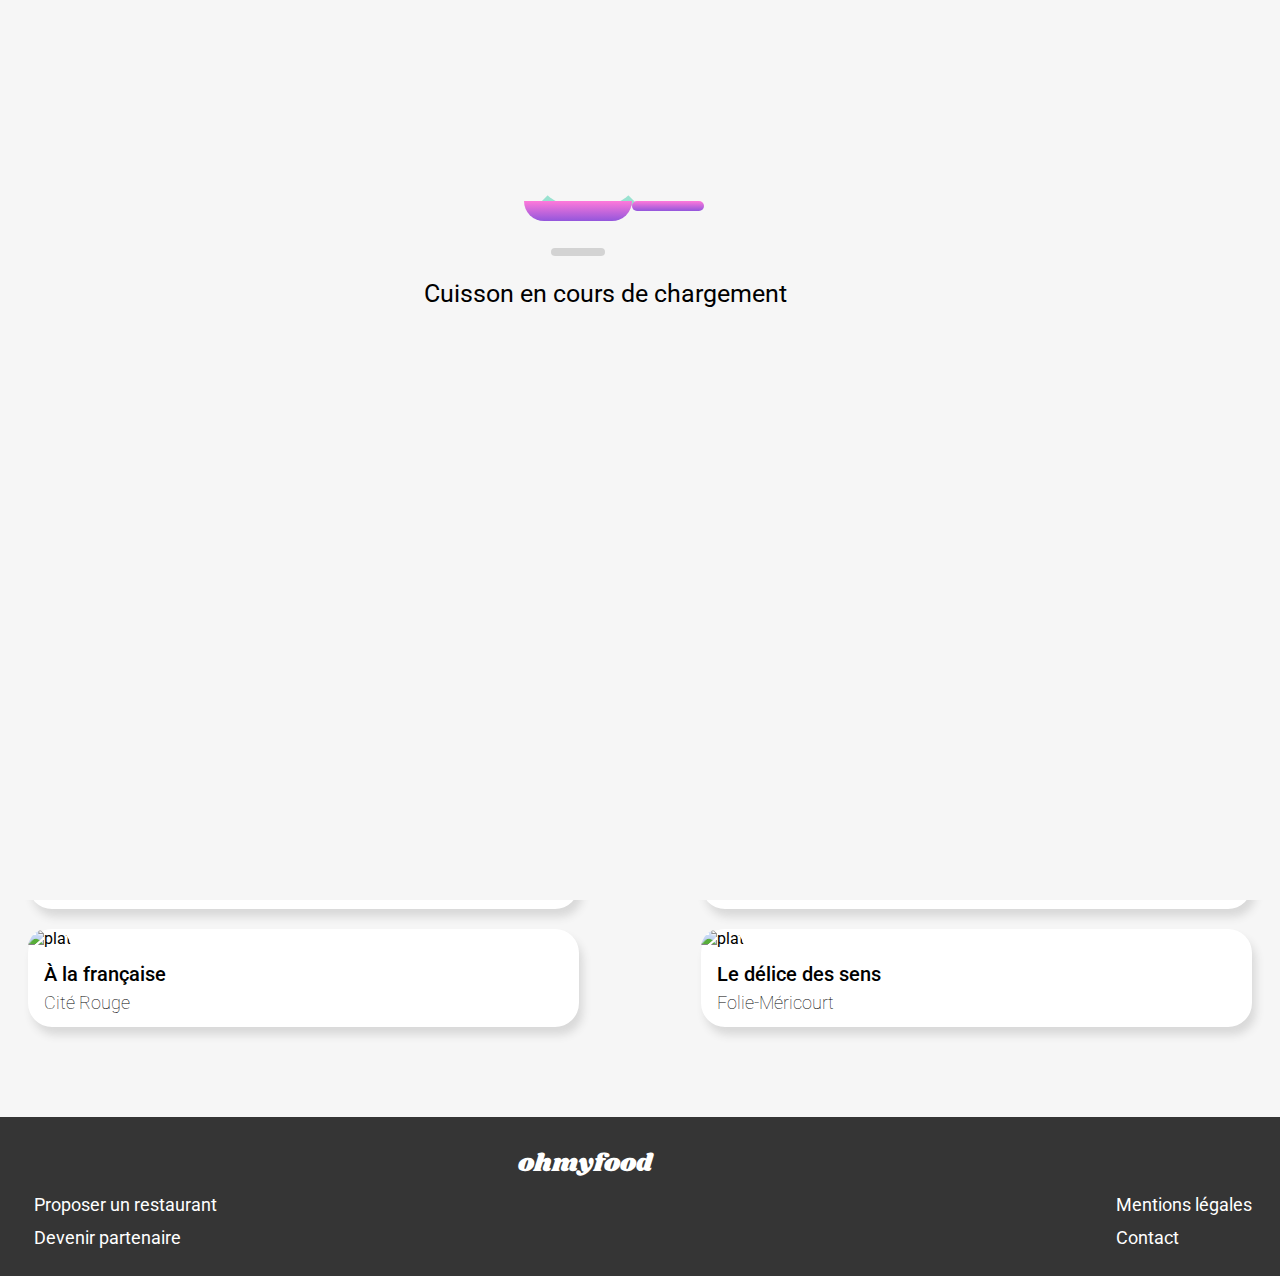
==== commit 626afb09: "rework animation heart" ====
--- a/index.html
+++ b/index.html
@@ -82,7 +82,8 @@
                         <h3>La palette du goût</h3>
                         <p>Ménilmontant</p>
                     </div>
-                    <i class="restaurant-card_body_icon fa-regular fa-heart"></i>
+                    <i class="restaurant-card_body_icon favorite fa-regular fa-heart"></i>
+                    <i class="restaurant-card_body_icon favorite_full fa-regular fa-heart"></i>
                 </div>
                 </a>
             </div>
@@ -95,7 +96,8 @@
                         <h3>La note enchantée</h3>
                         <p>Charonne</p>
                     </div>
-                    <i class="restaurant-card_body_icon fa-regular fa-heart"></i>
+                    <i class="restaurant-card_body_icon favorite fa-regular fa-heart"></i>
+                    <i class="restaurant-card_body_icon favorite_full fa-regular fa-heart"></i>
                 </div>
                 </a>
             </div>
@@ -107,7 +109,8 @@
                         <h3>À la française</h3>
                         <p>Cité Rouge</p>
                     </div>
-                    <i class="restaurant-card_body_icon fa-regular fa-heart"></i>
+                    <i class="restaurant-card_body_icon favorite fa-regular fa-heart"></i>
+                    <i class="restaurant-card_body_icon favorite_full fa-regular fa-heart"></i>
                 </div>
                 </a>
             </div>
@@ -119,7 +122,8 @@
                         <h3>Le délice des sens</h3>
                         <p>Folie-Méricourt</p>
                     </div>
-                    <i class="restaurant-card_body_icon fa-regular fa-heart"></i>
+                    <i class="restaurant-card_body_icon favorite fa-regular fa-heart"></i>
+                    <i class="restaurant-card_body_icon favorite_full fa-regular fa-heart"></i>
                 </div>
                 </a>
             </div>
--- a/main.css
+++ b/main.css
@@ -5,11 +5,6 @@
 
 body {
   background-color: rgb(246, 246, 246);
-}
-@media screen and (min-width: 1024px) and (max-width: 3000px) {
-  body {
-    margin: 0% 8%;
-  }
 }
 
 h2 {
@@ -177,18 +172,35 @@
   align-items: center;
   margin: 10% 10%;
   text-align: center;
+  position: relative;
 }
 .explore-container p {
   padding: 20px 0px;
 }
 @media screen and (min-width: 426px) and (max-width: 1023px) {
   .explore-container {
-    margin: 5% 5%;
+    background: url(https://images.unsplash.com/photo-1545659531-9a66f06e260a?ixlib=rb-1.2.1&ixid=MnwxMjA3fDB8MHxzZWFyY2h8MXx8cmVzdGF1cmFudHxlbnwwfDB8MHxibGFja19hbmRfd2hpdGV8&auto=format&fit=crop&w=500&q=60) center/cover;
+    padding: 10% 10%;
+    margin: 0%;
+  }
+  .explore-container p {
+    color: #fff;
+  }
+  .explore-container h1 {
+    color: #fff;
   }
 }
 @media screen and (min-width: 1024px) and (max-width: 3000px) {
   .explore-container {
-    margin: 3% 5%;
+    background: url(https://images.unsplash.com/photo-1545659531-9a66f06e260a?ixlib=rb-1.2.1&ixid=MnwxMjA3fDB8MHxzZWFyY2h8MXx8cmVzdGF1cmFudHxlbnwwfDB8MHxibGFja19hbmRfd2hpdGV8&auto=format&fit=crop&w=500&q=60) center/cover;
+    padding: 10% 10%;
+    margin: 0%;
+  }
+  .explore-container p {
+    color: #fff;
+  }
+  .explore-container h1 {
+    color: #fff;
   }
 }
 
@@ -398,13 +410,26 @@
   margin-right: 10px;
   font-weight: 100;
 }
-
-.fa-heart:active::before {
-  font-weight: bold;
-  background: linear-gradient(#9356dc, #FF79DA);
-  color: transparent;
+.restaurant-card_body .favorite {
+  cursor: pointer;
+  opacity: 0%;
+  background: linear-gradient(162deg, #ff79da 0%, #9356dc 100%);
+  background-clip: text;
   -webkit-background-clip: text;
-          background-clip: text;
+  -webkit-text-fill-color: transparent;
+  transition: opacity 0.3s ease-in-out;
+  position: absolute;
+  right: 16px;
+}
+.restaurant-card_body .favorite:hover {
+  opacity: 100%;
+}
+.restaurant-card_body .favorite:hover .favorite_full {
+  color: #9356dc;
+}
+.restaurant-card_body .favorite_full {
+  cursor: pointer;
+  transition: color 0.2s ease-in-out;
 }
 
 @media screen and (min-width: 1024px) and (max-width: 3000px) {
@@ -580,18 +605,28 @@
 
 .text-loader {
   margin-top: 50px;
-  margin-left: -150px;
+  margin-left: -100px;
   width: 500px;
-  font-size: 30px;
+  font-size: 25px;
   font-family: "roboto", sans-serif;
 }
 
 .pan-loader {
   width: 180px;
   height: 180px;
-  right: 45%;
+  right: 25%;
   margin: 100px auto;
   position: absolute;
+}
+@media screen and (min-width: 426px) and (max-width: 1023px) {
+  .pan-loader {
+    right: 35%;
+  }
+}
+@media screen and (min-width: 1024px) and (max-width: 3000px) {
+  .pan-loader {
+    right: 45%;
+  }
 }
 .pan-loader .loader {
   position: relative;
@@ -678,6 +713,30 @@
   justify-content: space-between;
   margin: 30px 34px 0px 12px;
 }
+.menu-body_title .favorite {
+  cursor: pointer;
+  opacity: 0%;
+  background: linear-gradient(162deg, #ff79da 0%, #9356dc 100%);
+  background-clip: text;
+  -webkit-background-clip: text;
+  -webkit-text-fill-color: transparent;
+  transition: opacity 0.3s ease-in-out;
+  position: absolute;
+  right: 16px;
+}
+.menu-body_title .favorite:hover {
+  opacity: 100%;
+}
+.menu-body_title .favorite:hover .favorite_full {
+  color: #9356dc;
+}
+.menu-body_title .favorite_full {
+  cursor: pointer;
+  transition: color 0.2s ease-in-out;
+}
+.menu-body_title .favorite {
+  right: 34px;
+}
 @media screen and (min-width: 1024px) and (max-width: 3000px) {
   .menu-body_title {
     width: 100%;
@@ -697,18 +756,80 @@
   justify-content: space-between;
   align-items: center;
   opacity: 0;
+  overflow: hidden;
+  cursor: pointer;
 }
 .menu-body_card_text div {
   padding-left: 12px;
+  width: 100%;
+}
+.menu-body_card_text div p {
+  width: 75%;
+  text-overflow: ellipsis;
+  white-space: nowrap;
+  overflow: hidden;
+}
+.menu-body_card_text div h3 {
+  width: 85%;
+  text-overflow: ellipsis;
+  white-space: nowrap;
+  overflow: hidden;
 }
 @media screen and (min-width: 1024px) and (max-width: 3000px) {
   .menu-body_card_text {
     height: 100px;
+  }
+}
+.menu-body_card_text:hover .check {
+  right: 0;
+}
+.menu-body_card_text:hover .check i {
+  transform: rotate(360deg);
+  transition-duration: 0.3s;
+}
+.menu-body_card_text:hover strong {
+  right: 82px;
+}
+.menu-body_card_text:hover div h3 + p {
+  width: 70%;
+  text-overflow: ellipsis;
+  overflow: hidden;
+  white-space: nowrap;
+}
+@media screen and (min-width: 1024px) and (max-width: 3000px) {
+  .menu-body_card_text:hover div h3 + p {
+    width: 100%;
   }
 }
 .menu-body strong {
   align-self: flex-end;
   padding: 0px 15px 8px 0px;
+  position: absolute;
+  right: 4%;
+  transition: 0.3s all;
+}
+@media screen and (min-width: 1024px) and (max-width: 3000px) {
+  .menu-body strong {
+    right: 0%;
+    bottom: 16%;
+  }
+}
+.menu-body .check {
+  display: flex;
+  justify-content: center;
+  align-items: center;
+  position: absolute;
+  background: rgb(142, 222, 202);
+  height: 100%;
+  width: 90px;
+  right: -90px;
+  padding: 0;
+  transition: 0.3s all;
+  border-radius: 0px 16px 16px 0px;
+}
+.menu-body .check i {
+  color: #fff;
+  font-size: 20px;
 }
 
 .main_btn span {
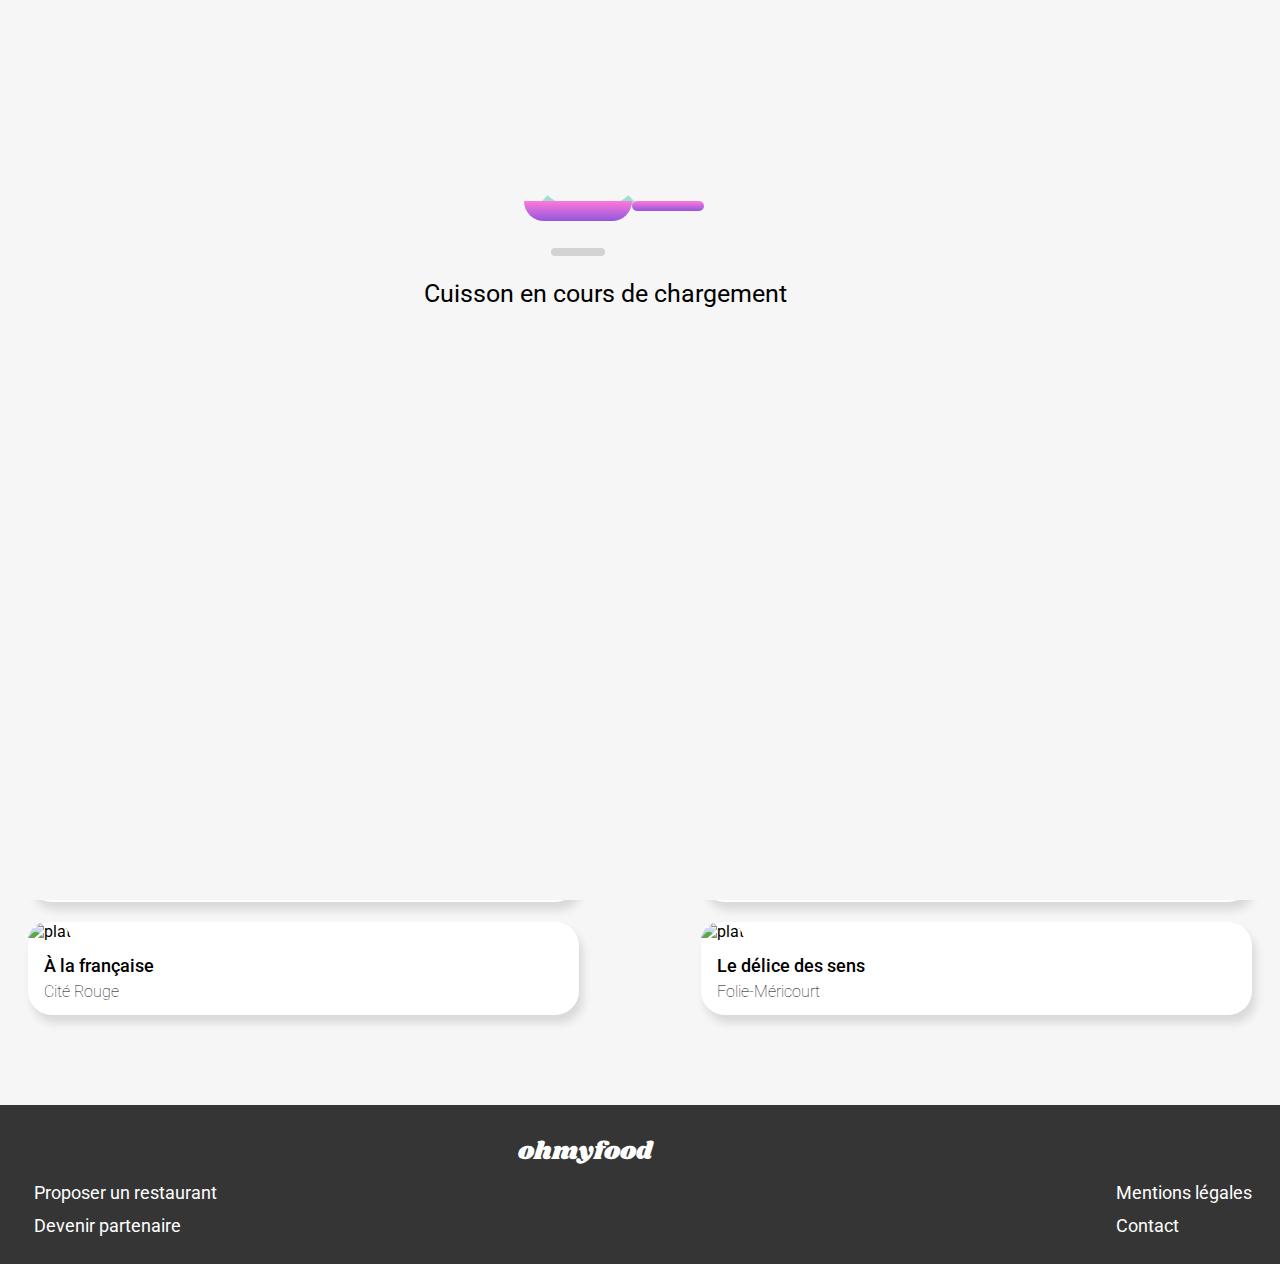
==== commit 7a510db2: "Correction faute de frappe html" ====
--- a/index.html
+++ b/index.html
@@ -102,7 +102,7 @@
                 </a>
             </div>
             <div class="restaurant-card">
-                <a href="menu_a_la_francaise.html">
+                <a href="Menu_a_la_francaise.html">
                 <img class="dish" src="images/restaurants/toa-heftiba-DQKerTsQwi0-unsplash.jpg" alt="plat">
                 <div class="restaurant-card_body">
                     <div class="restaurant-card_body_text">
--- a/main.css
+++ b/main.css
@@ -21,14 +21,14 @@
 }
 
 h3 {
-  font-size: 20px;
+  font-size: 18px;
   padding-bottom: 6px;
   font-weight: 500;
 }
 
 p {
   font-weight: 100;
-  font-size: 18px;
+  font-size: 16px;
 }
 
 #location {
@@ -213,7 +213,7 @@
 }
 @media screen and (min-width: 426px) and (max-width: 1023px) {
   .filter-container {
-    padding: 0px 100px;
+    padding: 0% 10%;
   }
 }
 @media screen and (min-width: 1024px) and (max-width: 3000px) {
@@ -229,7 +229,7 @@
 }
 @media screen and (min-width: 426px) and (max-width: 1023px) {
   .restaurant-container {
-    padding: 0px 100px;
+    padding: 0% 10%;
   }
 }
 @media screen and (min-width: 1024px) and (max-width: 3000px) {
@@ -413,7 +413,7 @@
 .restaurant-card_body .favorite {
   cursor: pointer;
   opacity: 0%;
-  background: linear-gradient(162deg, #ff79da 0%, #9356dc 100%);
+  background: linear-gradient(#9356dc, #FF79DA);
   background-clip: text;
   -webkit-background-clip: text;
   -webkit-text-fill-color: transparent;
@@ -431,16 +431,14 @@
   cursor: pointer;
   transition: color 0.2s ease-in-out;
 }
-
-@media screen and (min-width: 1024px) and (max-width: 3000px) {
-  .fa-heart:hover::before {
-    font-weight: bold;
-    background: linear-gradient(#9356dc, #FF79DA);
-    color: transparent;
-    -webkit-background-clip: text;
-            background-clip: text;
-  }
-}
+.restaurant-card_body .fa-heart:hover::before {
+  font-weight: bold;
+  background: linear-gradient(#9356dc, #FF79DA);
+  color: transparent;
+  -webkit-background-clip: text;
+          background-clip: text;
+}
+
 @-webkit-keyframes loader {
   0% {
     width: 10%;
@@ -476,6 +474,7 @@
     transform: rotate(360deg);
   }
 }
+
 @keyframes loader {
   0% {
     width: 10%;
@@ -716,7 +715,7 @@
 .menu-body_title .favorite {
   cursor: pointer;
   opacity: 0%;
-  background: linear-gradient(162deg, #ff79da 0%, #9356dc 100%);
+  background: linear-gradient(#9356dc, #FF79DA);
   background-clip: text;
   -webkit-background-clip: text;
   -webkit-text-fill-color: transparent;
@@ -734,6 +733,13 @@
   cursor: pointer;
   transition: color 0.2s ease-in-out;
 }
+.menu-body_title .fa-heart:hover::before {
+  font-weight: bold;
+  background: linear-gradient(#9356dc, #FF79DA);
+  color: transparent;
+  -webkit-background-clip: text;
+          background-clip: text;
+}
 .menu-body_title .favorite {
   right: 34px;
 }
@@ -761,16 +767,14 @@
 }
 .menu-body_card_text div {
   padding-left: 12px;
-  width: 100%;
+  width: 85%;
 }
 .menu-body_card_text div p {
-  width: 75%;
   text-overflow: ellipsis;
   white-space: nowrap;
   overflow: hidden;
 }
 .menu-body_card_text div h3 {
-  width: 85%;
   text-overflow: ellipsis;
   white-space: nowrap;
   overflow: hidden;
